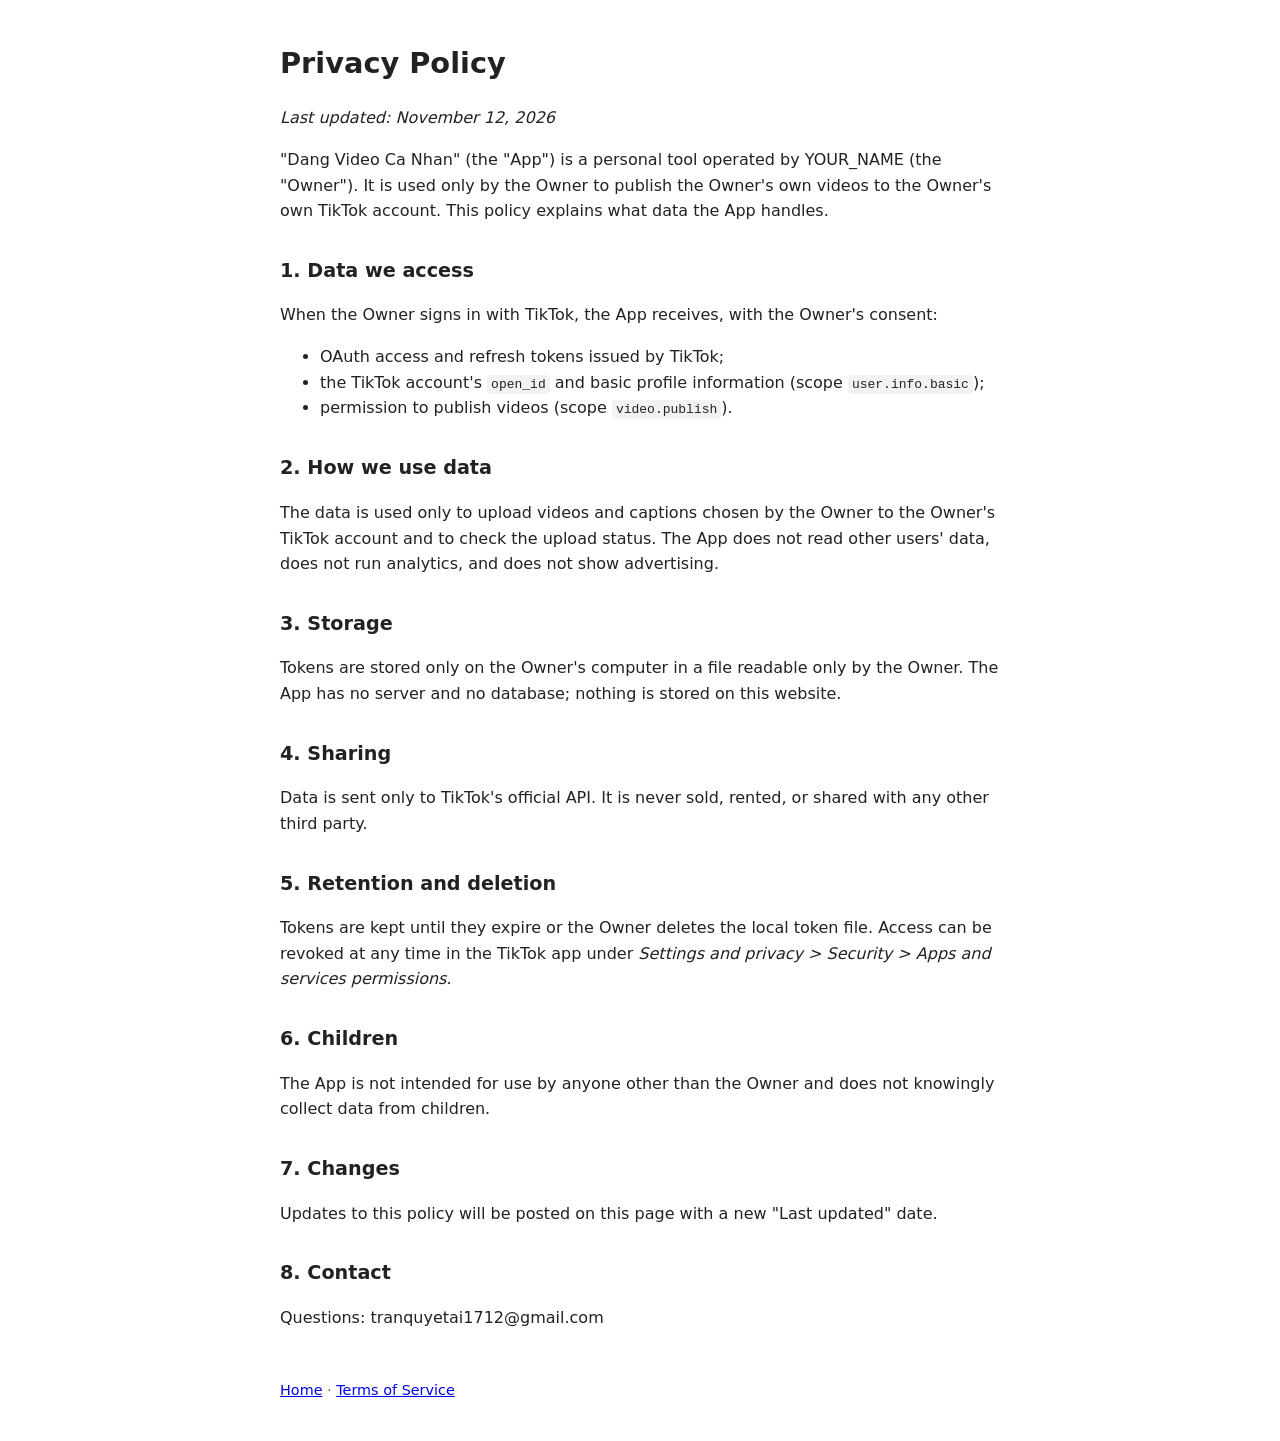
==== privacy.html @ 20394dcf "Add files via upload" ====
<!doctype html>
<html lang="en">
<head>
  <meta charset="utf-8">
  <meta name="viewport" content="width=device-width, initial-scale=1">
  <title>Privacy Policy</title>
  <link rel="stylesheet" href="style.css">
</head>
<body>
  <h1>Privacy Policy</h1>
  <p><em>Last updated: November 12, 2026</em></p>

  <p>"Dang Video Ca Nhan" (the "App") is a personal tool operated by YOUR_NAME (the "Owner"). It is used only by the Owner to publish the Owner's own videos to the Owner's own TikTok account. This policy explains what data the App handles.</p>

  <h2>1. Data we access</h2>
  <p>When the Owner signs in with TikTok, the App receives, with the Owner's consent:</p>
  <ul>
    <li>OAuth access and refresh tokens issued by TikTok;</li>
    <li>the TikTok account's <code>open_id</code> and basic profile information (scope <code>user.info.basic</code>);</li>
    <li>permission to publish videos (scope <code>video.publish</code>).</li>
  </ul>

  <h2>2. How we use data</h2>
  <p>The data is used only to upload videos and captions chosen by the Owner to the Owner's TikTok account and to check the upload status. The App does not read other users' data, does not run analytics, and does not show advertising.</p>

  <h2>3. Storage</h2>
  <p>Tokens are stored only on the Owner's computer in a file readable only by the Owner. The App has no server and no database; nothing is stored on this website.</p>

  <h2>4. Sharing</h2>
  <p>Data is sent only to TikTok's official API. It is never sold, rented, or shared with any other third party.</p>

  <h2>5. Retention and deletion</h2>
  <p>Tokens are kept until they expire or the Owner deletes the local token file. Access can be revoked at any time in the TikTok app under <em>Settings and privacy &gt; Security &gt; Apps and services permissions</em>.</p>

  <h2>6. Children</h2>
  <p>The App is not intended for use by anyone other than the Owner and does not knowingly collect data from children.</p>

  <h2>7. Changes</h2>
  <p>Updates to this policy will be posted on this page with a new "Last updated" date.</p>

  <h2>8. Contact</h2>
  <p>Questions: tranquyetai1712@gmail.com</p>
  <footer><a href="index.html">Home</a> · <a href="terms.html">Terms of Service</a></footer>
</body>
</html>
---- style.css ----
body { font-family: system-ui, sans-serif; max-width: 720px; margin: 40px auto; padding: 0 16px; line-height: 1.6; color: #222; background: #fff; }
h1 { font-size: 1.8rem; }
h2 { font-size: 1.2rem; margin-top: 2rem; }
code { background: #f2f2f2; padding: 2px 4px; border-radius: 4px; word-break: break-all; }
footer { margin-top: 3rem; font-size: 0.9rem; color: #666; }
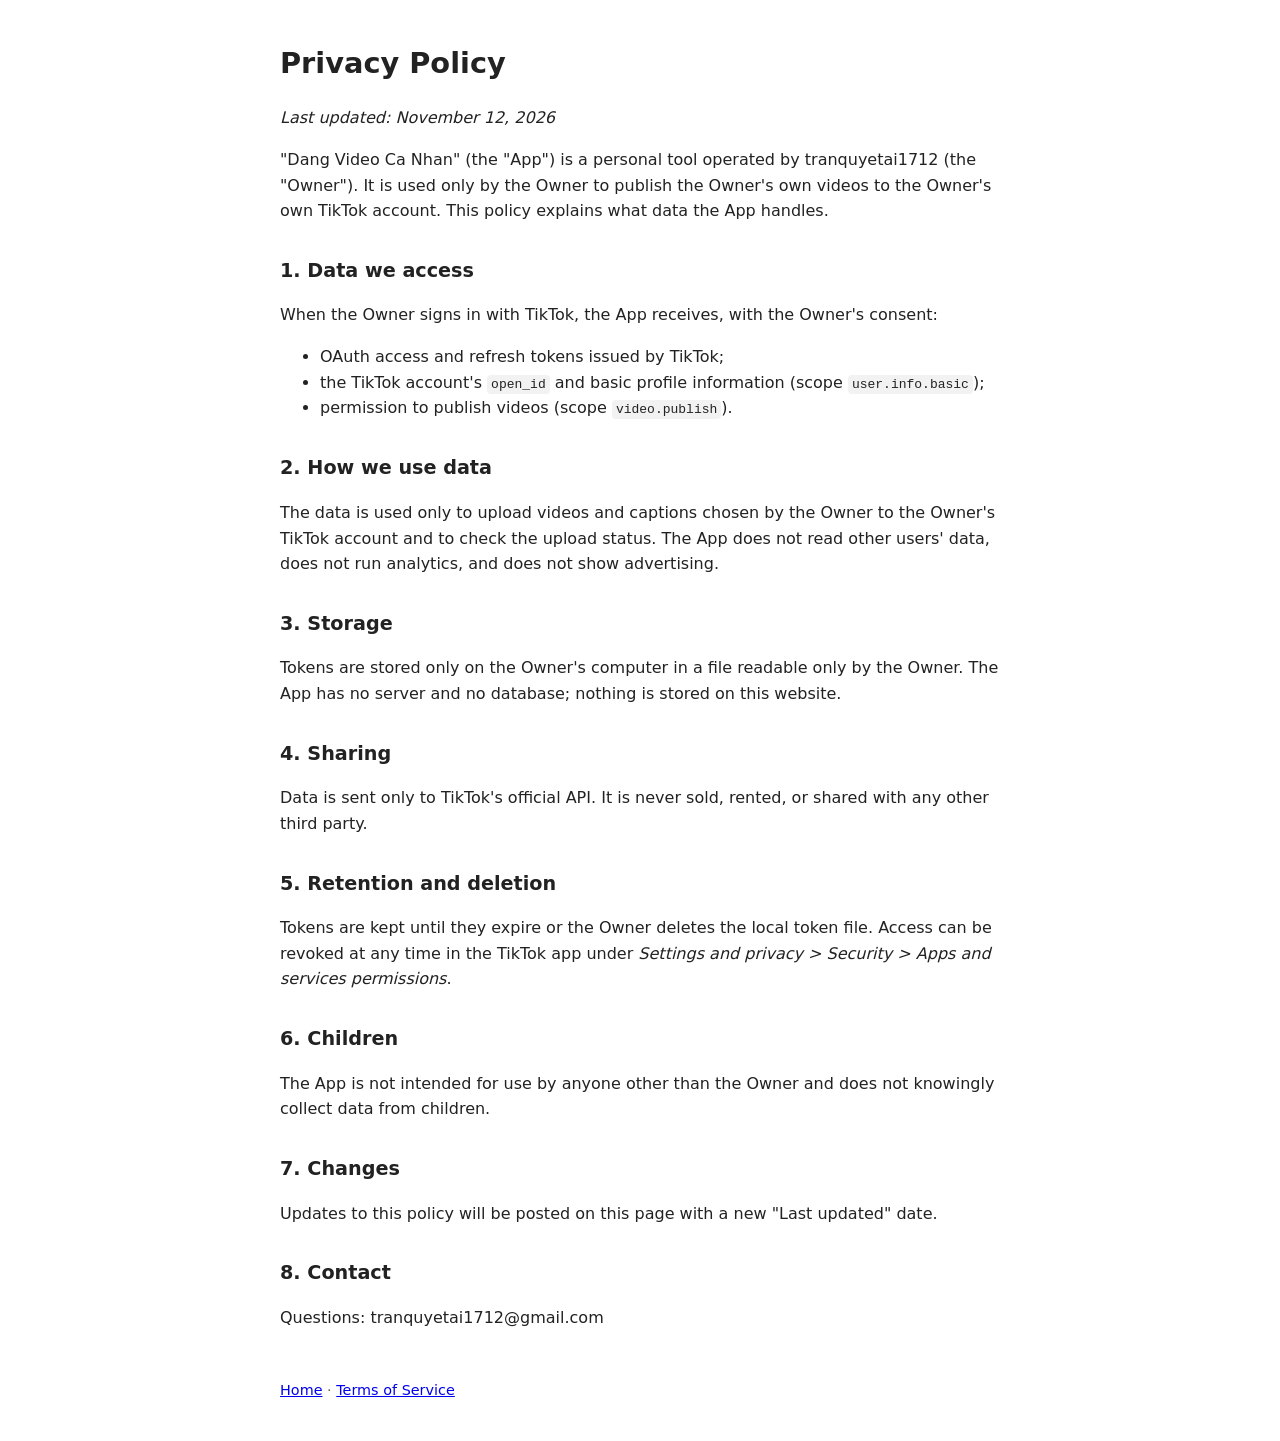
==== commit 0d89d97f: "Update privacy.html" ====
--- a/privacy.html
+++ b/privacy.html
@@ -10,7 +10,7 @@
   <h1>Privacy Policy</h1>
   <p><em>Last updated: November 12, 2026</em></p>
 
-  <p>"Dang Video Ca Nhan" (the "App") is a personal tool operated by YOUR_NAME (the "Owner"). It is used only by the Owner to publish the Owner's own videos to the Owner's own TikTok account. This policy explains what data the App handles.</p>
+  <p>"Dang Video Ca Nhan" (the "App") is a personal tool operated by tranquyetai1712 (the "Owner"). It is used only by the Owner to publish the Owner's own videos to the Owner's own TikTok account. This policy explains what data the App handles.</p>
 
   <h2>1. Data we access</h2>
   <p>When the Owner signs in with TikTok, the App receives, with the Owner's consent:</p>
